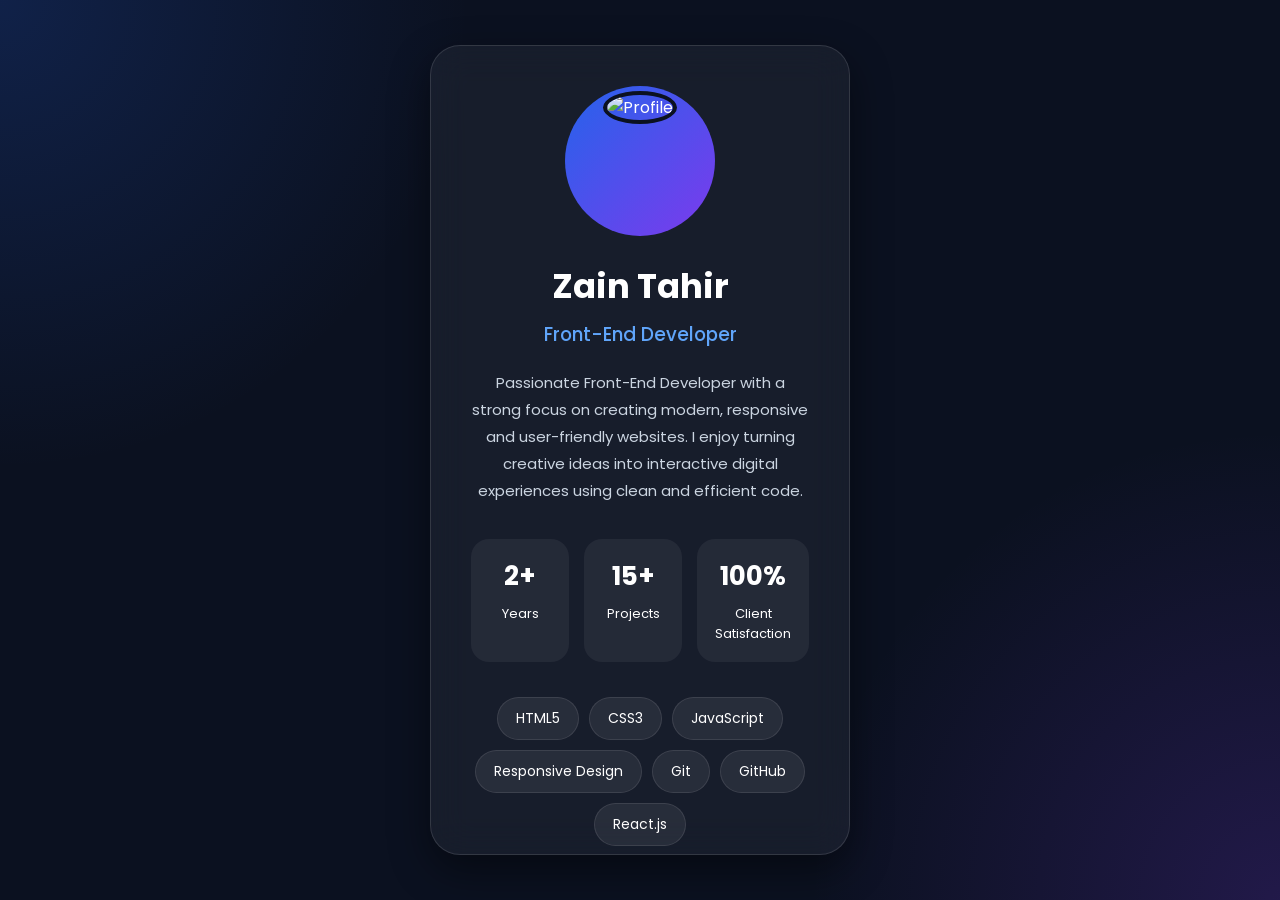
==== Portfolip.html @ 9505e408 "Add files via upload" ====
<!DOCTYPE html>
<html lang="en">

<head>

    <meta charset="UTF-8">
    <meta name="viewport" content="width=device-width, initial-scale=1.0">

    <title>Zain Tahir | Portfolio Card</title>

    <!-- Google Font -->
    <link href="https://fonts.googleapis.com/css2?family=Poppins:wght@300;400;500;600;700;800&display=swap" rel="stylesheet">

    <!-- Font Awesome -->
    <link rel="stylesheet"
        href="https://cdnjs.cloudflare.com/ajax/libs/font-awesome/6.6.0/css/all.min.css">

    <link rel="stylesheet" href="Portfolio.css">

</head>

<body>

    <div class="background"></div>

    <section class="card">

        <!-- Profile -->

        <div class="profile">

            <div class="profile-img">

                <!-- Replace with your image -->
                <img src="c:\Users\UC\Downloads\WhatsApp Image 2026-08-02 at 8.21.38 PM.jpeg" alt="Profile">

            </div>

        </div>

        <!-- Name -->

        <h1>Zain Tahir</h1>

        <h3>Front-End Developer</h3>

        <p class="bio">

            Passionate Front-End Developer with a strong focus on
            creating modern, responsive and user-friendly websites.
            I enjoy turning creative ideas into interactive digital
            experiences using clean and efficient code.

        </p>

        <!-- Stats -->

        <div class="stats">

            <div class="box">

                <h2>2+</h2>

                <span>Years</span>

            </div>

            <div class="box">

                <h2>15+</h2>

                <span>Projects</span>

            </div>

            <div class="box">

                <h2>100%</h2>

                <span>Client Satisfaction</span>

            </div>

        </div>

        <!-- Skills -->

        <div class="skills">

            <span>HTML5</span>

            <span>CSS3</span>

            <span>JavaScript</span>

            <span>Responsive Design</span>

            <span>Git</span>

            <span>GitHub</span>

            <span>React.js</span>

        </div>

        <!-- Social Icons -->

        <div class="social">

            <a href="#"><i class="fab fa-github"></i></a>

            <a href="#"><i class="fab fa-linkedin"></i></a>

            <a href="#"><i class="fas fa-envelope"></i></a>

        </div>

        <!-- Buttons -->

        <div class="buttons">

            <button class="cv">

                <i class="fa-solid fa-download"></i>

                Download CV

            </button>

            <button class="hire">

                Hire Me

            </button>

        </div>

    </section>

</body>

</html>
---- Portfolio.css ----
/*=========================
    GOOGLE FONT
==========================*/
*{
    margin:0;
    padding:0;
    box-sizing:border-box;
    font-family:'Poppins',sans-serif;
}

body{
    min-height:100vh;
    display:flex;
    justify-content:center;
    align-items:center;
    background:#0b1120;
    padding:30px;
    position:relative;
    overflow:auto;
}

/*=========================
      BACKGROUND
==========================*/

.background{
    position:absolute;
    width:100%;
    height:100%;
    background:
    radial-gradient(circle at top left,#2563eb33,transparent 30%),
    radial-gradient(circle at bottom right,#7c3aed33,transparent 30%),
    #0b1120;
    z-index:-1;
}

/*=========================
        CARD
==========================*/

.card{

     width:420px;
    padding:40px;
    max-height:90vh;
    overflow-y:auto;

    background:rgba(255,255,255,.05);
    backdrop-filter:blur(18px);
    border:1px solid rgba(255,255,255,.12);
    border-radius:30px;
    text-align:center;
    color:#fff;
    box-shadow:0 15px 40px rgba(0,0,0,.45);
}

.card:hover{

    transform:translateY(-10px);

    box-shadow:
    0 20px 60px rgba(37,99,235,.35);

}

/*=========================
      PROFILE IMAGE
==========================*/

.profile{

    display:flex;
    justify-content:center;

}

.profile-img{

    width:150px;
    height:150px;

    border-radius:50%;

    padding:5px;

    background:linear-gradient(135deg,#2563eb,#7c3aed);

}

.profile-img img{

    width:100%;
    height:100%;

    border-radius:50%;

    object-fit:cover;

    border:4px solid #0b1120;

}

/*=========================
        TEXT
==========================*/

h1{

    margin-top:25px;

    font-size:34px;

    font-weight:700;

}

h3{

    margin-top:8px;

    color:#60a5fa;

    font-weight:500;

}

.bio{

    margin-top:20px;

    color:#cbd5e1;

    line-height:1.8;

    font-size:15px;

}

/*=========================
        STATS
==========================*/

.stats{

    display:flex;

    justify-content:space-between;

    margin-top:35px;

    gap:15px;

}

.box{

    flex:1;

    background:rgba(255,255,255,.06);

    padding:18px;

    border-radius:18px;

    transition:.3s;

}

.box:hover{

    background:#2563eb;

}

.box h2{

    font-size:26px;

}

.box span{

    display:block;

    margin-top:8px;

    font-size:13px;

}

/*=========================
        SKILLS
==========================*/

.skills{

    margin-top:35px;

    display:flex;

    flex-wrap:wrap;

    justify-content:center;

    gap:10px;

}

.skills span{

    padding:10px 18px;

    border-radius:30px;

    background:rgba(255,255,255,.07);

    border:1px solid rgba(255,255,255,.1);

    color:#fff;

    font-size:14px;

    transition:.3s;

}

.skills span:hover{

    background:#2563eb;

    transform:translateY(-4px);

}

/*=========================
      SOCIAL ICONS
==========================*/

.social{

    display:flex;

    justify-content:center;

    gap:18px;

    margin-top:35px;

}

.social a{

    width:50px;

    height:50px;

    border-radius:50%;

    display:flex;

    justify-content:center;

    align-items:center;

    text-decoration:none;

    background:rgba(255,255,255,.06);

    color:#fff;

    font-size:20px;

    transition:.3s;

}

.social a:hover{

    background:#2563eb;

    transform:translateY(-5px);

}

/*=========================
        BUTTONS
==========================*/

.buttons{

    display:flex;

    gap:15px;

    margin-top:35px;

}

.buttons button{

    flex:1;

    padding:15px;

    border:none;

    border-radius:15px;

    cursor:pointer;

    font-size:15px;

    font-weight:600;

    transition:.3s;

}

.cv{

    background:#2563eb;

    color:#fff;

}

.cv:hover{

    background:#1d4ed8;

}

.hire{

    background:transparent;

    color:#fff;

    border:2px solid #2563eb !important;

}

.hire:hover{

    background:#2563eb;

}

/*=========================
      RESPONSIVE
==========================*/

@media(max-width:480px){

.card{

    width:100%;

    padding:30px 20px;

}

.stats{

    flex-direction:column;

}

.buttons{

    flex-direction:column;

}

.profile-img{

    width:120px;

    height:120px;

}

h1{

    font-size:28px;

}

}
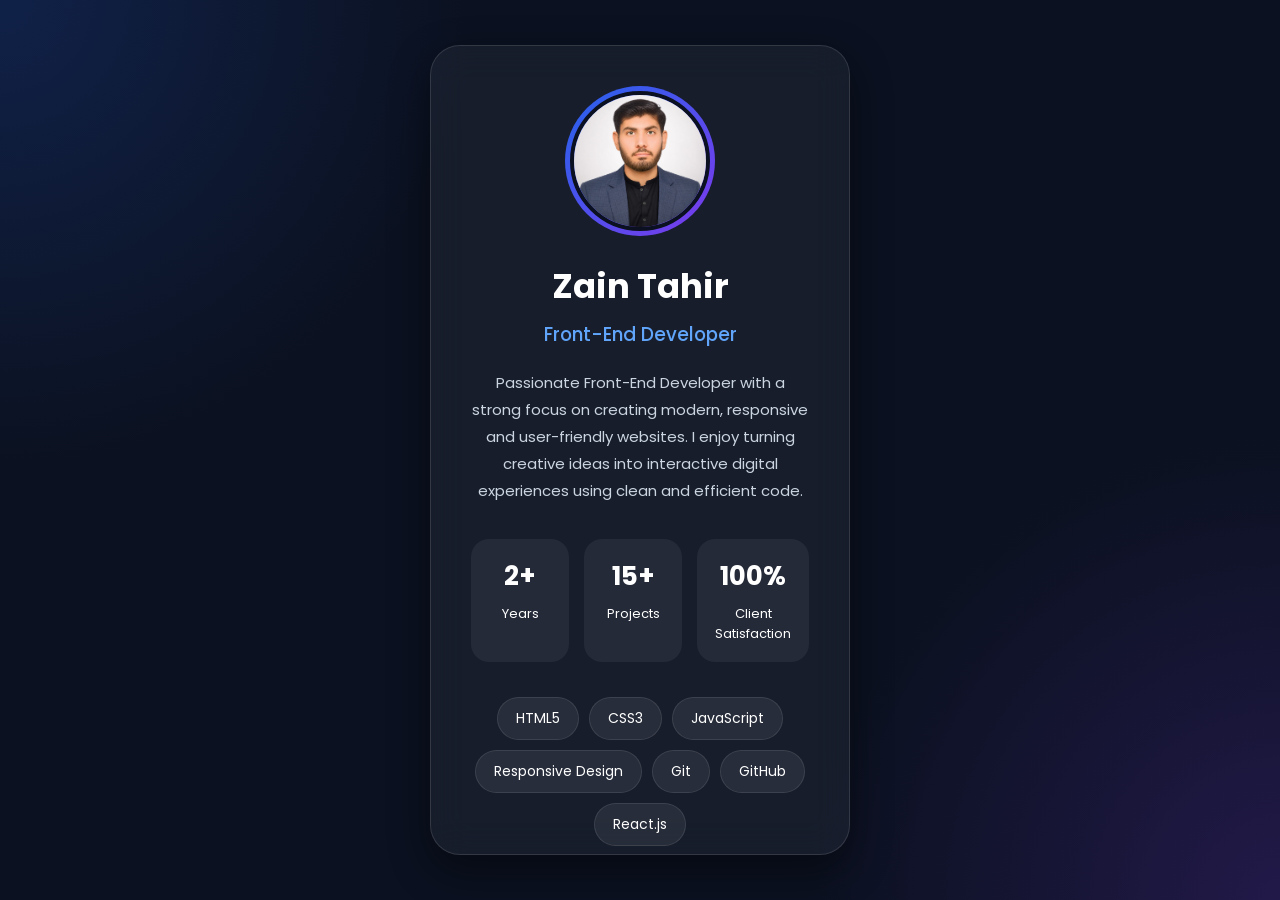
==== commit f1af04fb: "Update Portfolip.html" ====
--- a/Portfolip.html
+++ b/Portfolip.html
@@ -32,7 +32,7 @@
             <div class="profile-img">
 
                 <!-- Replace with your image -->
-                <img src="c:\Users\UC\Downloads\WhatsApp Image 2026-08-02 at 8.21.38 PM.jpeg" alt="Profile">
+                <img src="Profile.jpeg" alt="Profile">
 
             </div>
 
@@ -139,4 +139,4 @@
 
 </body>
 
-</html>+</html>
